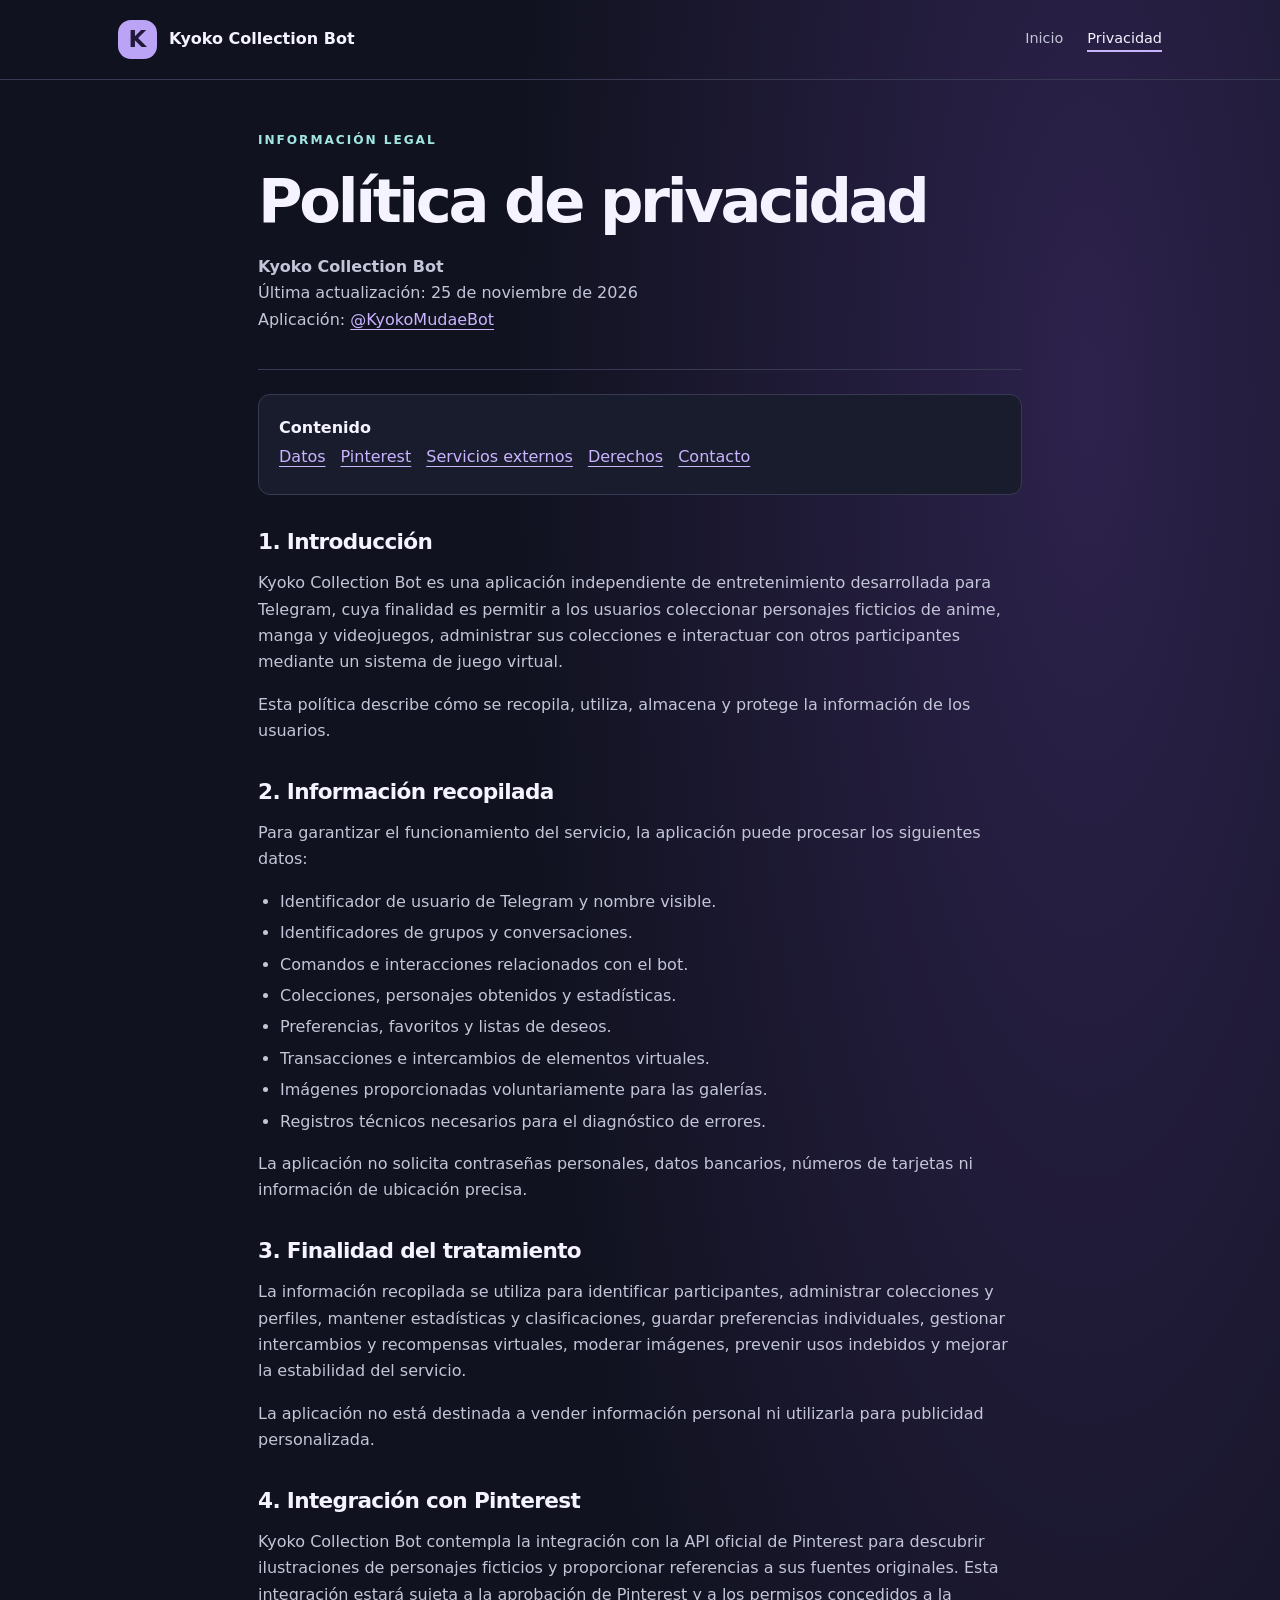
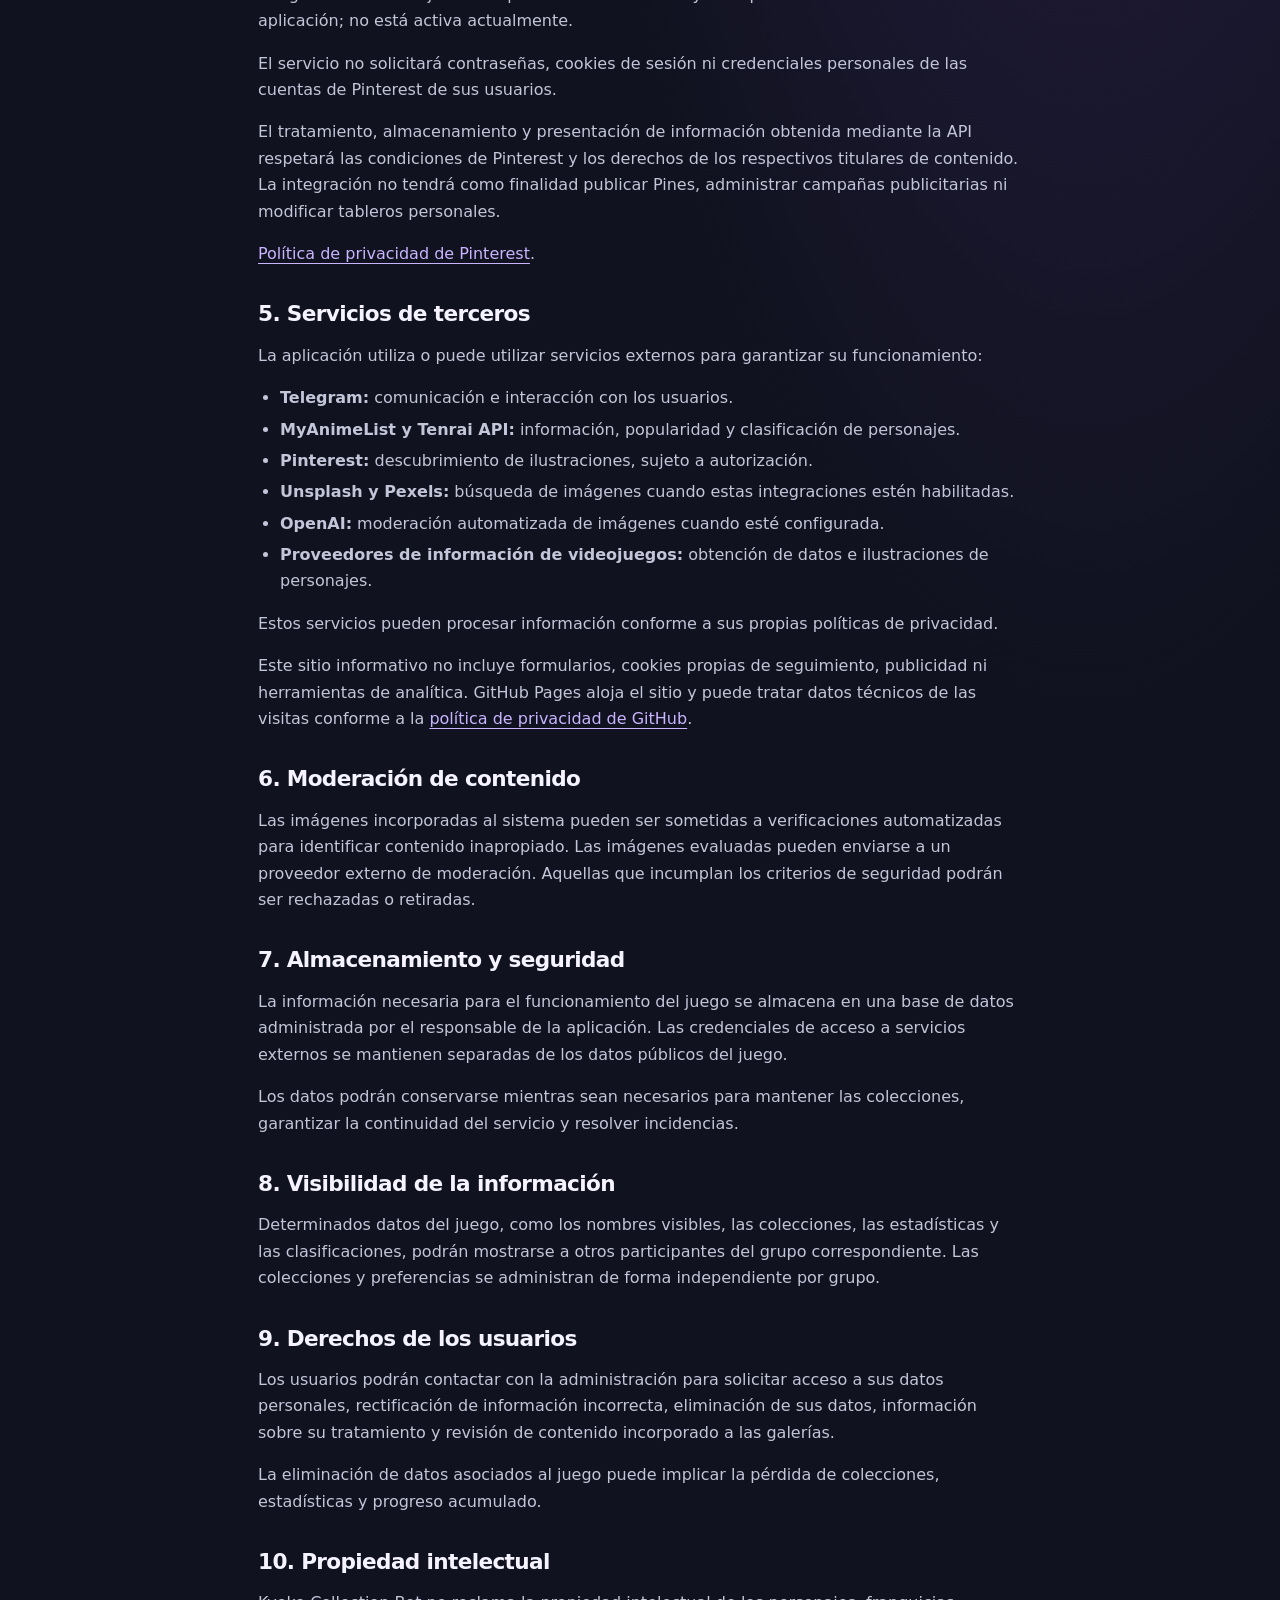
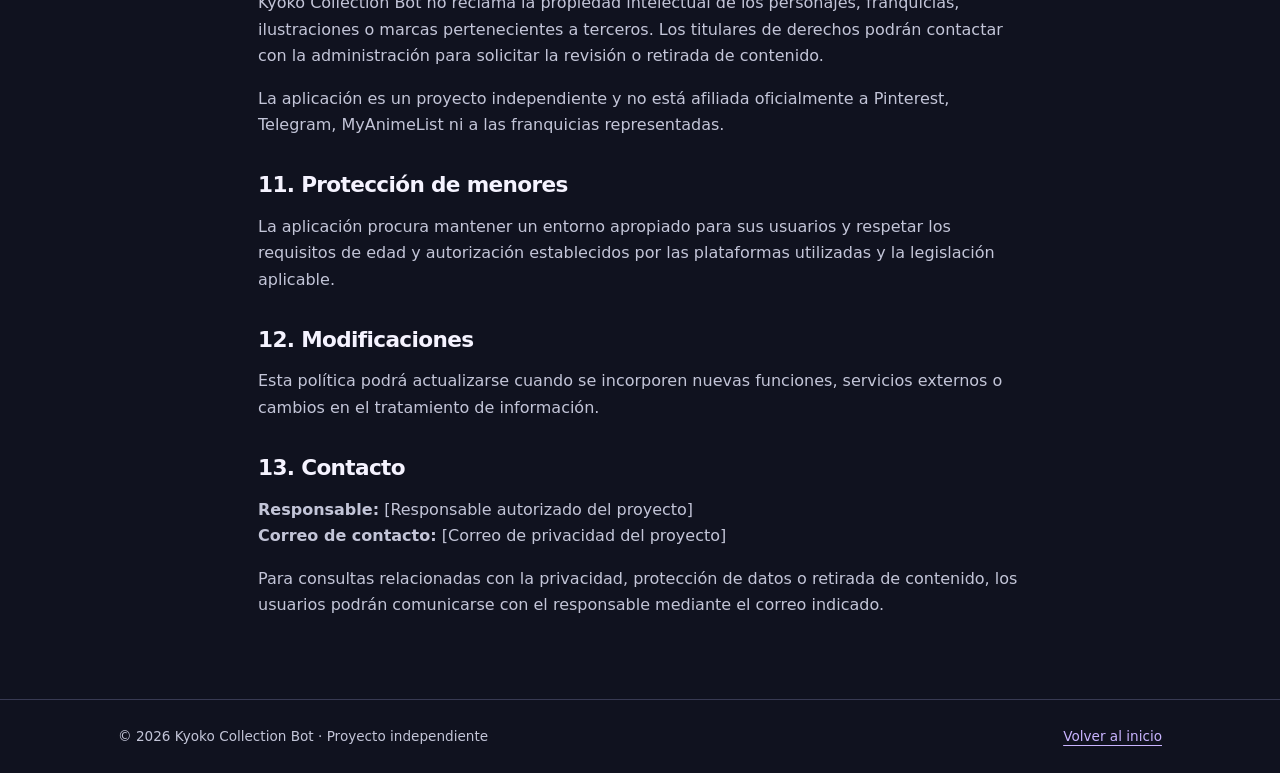
==== privacy.html @ f156305a "Add files via upload" ====
<!doctype html><html lang="es"><head><meta charset="utf-8"><meta name="viewport" content="width=device-width, initial-scale=1"><meta name="description" content="Política de privacidad de Kyoko Collection Bot: tratamiento de datos, servicios externos y derechos de los usuarios."><title>Política de privacidad — Kyoko Collection Bot</title><link rel="stylesheet" href="styles.css"></head><body>
<a class="skip" href="#contenido">Ir al contenido</a><header><div class="wrap nav"><a class="brand" href="index.html"><span class="mark" aria-hidden="true">K</span> Kyoko Collection Bot</a><nav aria-label="Navegación principal"><a href="index.html">Inicio</a><a href="privacy.html" aria-current="page">Privacidad</a></nav></div></header>
<main class="wrap policy" id="contenido"><p class="eyebrow">Información legal</p><h1>Política de privacidad</h1><div class="meta"><p><strong>Kyoko Collection Bot</strong><br>Última actualización: 25 de noviembre de 2026<br>Aplicación: <a href="https://t.me/KyokoMudaeBot">@KyokoMudaeBot</a></p></div>
<nav class="toc" aria-label="Contenido de la política"><strong>Contenido</strong><br><a href="#datos">Datos</a><a href="#pinterest">Pinterest</a><a href="#terceros">Servicios externos</a><a href="#derechos">Derechos</a><a href="#contacto">Contacto</a></nav>
<section><h2>1. Introducción</h2><p>Kyoko Collection Bot es una aplicación independiente de entretenimiento desarrollada para Telegram, cuya finalidad es permitir a los usuarios coleccionar personajes ficticios de anime, manga y videojuegos, administrar sus colecciones e interactuar con otros participantes mediante un sistema de juego virtual.</p><p>Esta política describe cómo se recopila, utiliza, almacena y protege la información de los usuarios.</p></section>
<section id="datos"><h2>2. Información recopilada</h2><p>Para garantizar el funcionamiento del servicio, la aplicación puede procesar los siguientes datos:</p><ul><li>Identificador de usuario de Telegram y nombre visible.</li><li>Identificadores de grupos y conversaciones.</li><li>Comandos e interacciones relacionados con el bot.</li><li>Colecciones, personajes obtenidos y estadísticas.</li><li>Preferencias, favoritos y listas de deseos.</li><li>Transacciones e intercambios de elementos virtuales.</li><li>Imágenes proporcionadas voluntariamente para las galerías.</li><li>Registros técnicos necesarios para el diagnóstico de errores.</li></ul><p>La aplicación no solicita contraseñas personales, datos bancarios, números de tarjetas ni información de ubicación precisa.</p></section>
<section><h2>3. Finalidad del tratamiento</h2><p>La información recopilada se utiliza para identificar participantes, administrar colecciones y perfiles, mantener estadísticas y clasificaciones, guardar preferencias individuales, gestionar intercambios y recompensas virtuales, moderar imágenes, prevenir usos indebidos y mejorar la estabilidad del servicio.</p><p>La aplicación no está destinada a vender información personal ni utilizarla para publicidad personalizada.</p></section>
<section id="pinterest"><h2>4. Integración con Pinterest</h2><p>Kyoko Collection Bot contempla la integración con la API oficial de Pinterest para descubrir ilustraciones de personajes ficticios y proporcionar referencias a sus fuentes originales. Esta integración estará sujeta a la aprobación de Pinterest y a los permisos concedidos a la aplicación; no está activa actualmente.</p><p>El servicio no solicitará contraseñas, cookies de sesión ni credenciales personales de las cuentas de Pinterest de sus usuarios.</p><p>El tratamiento, almacenamiento y presentación de información obtenida mediante la API respetará las condiciones de Pinterest y los derechos de los respectivos titulares de contenido. La integración no tendrá como finalidad publicar Pines, administrar campañas publicitarias ni modificar tableros personales.</p><p><a href="https://policy.pinterest.com/es/privacy-policy">Política de privacidad de Pinterest</a>.</p></section>
<section id="terceros"><h2>5. Servicios de terceros</h2><p>La aplicación utiliza o puede utilizar servicios externos para garantizar su funcionamiento:</p><ul><li><strong>Telegram:</strong> comunicación e interacción con los usuarios.</li><li><strong>MyAnimeList y Tenrai API:</strong> información, popularidad y clasificación de personajes.</li><li><strong>Pinterest:</strong> descubrimiento de ilustraciones, sujeto a autorización.</li><li><strong>Unsplash y Pexels:</strong> búsqueda de imágenes cuando estas integraciones estén habilitadas.</li><li><strong>OpenAI:</strong> moderación automatizada de imágenes cuando esté configurada.</li><li><strong>Proveedores de información de videojuegos:</strong> obtención de datos e ilustraciones de personajes.</li></ul><p>Estos servicios pueden procesar información conforme a sus propias políticas de privacidad.</p><p>Este sitio informativo no incluye formularios, cookies propias de seguimiento, publicidad ni herramientas de analítica. GitHub Pages aloja el sitio y puede tratar datos técnicos de las visitas conforme a la <a href="https://docs.github.com/en/site-policy/privacy-policies/github-general-privacy-statement">política de privacidad de GitHub</a>.</p></section>
<section><h2>6. Moderación de contenido</h2><p>Las imágenes incorporadas al sistema pueden ser sometidas a verificaciones automatizadas para identificar contenido inapropiado. Las imágenes evaluadas pueden enviarse a un proveedor externo de moderación. Aquellas que incumplan los criterios de seguridad podrán ser rechazadas o retiradas.</p></section>
<section><h2>7. Almacenamiento y seguridad</h2><p>La información necesaria para el funcionamiento del juego se almacena en una base de datos administrada por el responsable de la aplicación. Las credenciales de acceso a servicios externos se mantienen separadas de los datos públicos del juego.</p><p>Los datos podrán conservarse mientras sean necesarios para mantener las colecciones, garantizar la continuidad del servicio y resolver incidencias.</p></section>
<section><h2>8. Visibilidad de la información</h2><p>Determinados datos del juego, como los nombres visibles, las colecciones, las estadísticas y las clasificaciones, podrán mostrarse a otros participantes del grupo correspondiente. Las colecciones y preferencias se administran de forma independiente por grupo.</p></section>
<section id="derechos"><h2>9. Derechos de los usuarios</h2><p>Los usuarios podrán contactar con la administración para solicitar acceso a sus datos personales, rectificación de información incorrecta, eliminación de sus datos, información sobre su tratamiento y revisión de contenido incorporado a las galerías.</p><p>La eliminación de datos asociados al juego puede implicar la pérdida de colecciones, estadísticas y progreso acumulado.</p></section>
<section><h2>10. Propiedad intelectual</h2><p>Kyoko Collection Bot no reclama la propiedad intelectual de los personajes, franquicias, ilustraciones o marcas pertenecientes a terceros. Los titulares de derechos podrán contactar con la administración para solicitar la revisión o retirada de contenido.</p><p>La aplicación es un proyecto independiente y no está afiliada oficialmente a Pinterest, Telegram, MyAnimeList ni a las franquicias representadas.</p></section>
<section><h2>11. Protección de menores</h2><p>La aplicación procura mantener un entorno apropiado para sus usuarios y respetar los requisitos de edad y autorización establecidos por las plataformas utilizadas y la legislación aplicable.</p></section>
<section><h2>12. Modificaciones</h2><p>Esta política podrá actualizarse cuando se incorporen nuevas funciones, servicios externos o cambios en el tratamiento de información.</p></section>
<section id="contacto"><h2>13. Contacto</h2><!-- Antes de publicar, sustituir los dos campos por datos reales del responsable autorizado y un correo exclusivo del proyecto. No publicar datos personales innecesarios. --><p><strong>Responsable:</strong> [Responsable autorizado del proyecto]<br><strong>Correo de contacto:</strong> [Correo de privacidad del proyecto]</p><p>Para consultas relacionadas con la privacidad, protección de datos o retirada de contenido, los usuarios podrán comunicarse con el responsable mediante el correo indicado.</p></section>
</main><footer><div class="wrap foot"><span>© 2026 Kyoko Collection Bot · Proyecto independiente</span><a href="index.html">Volver al inicio</a></div></footer></body></html>
---- styles.css ----
:root{color-scheme:dark;--bg:#10121f;--panel:#191c2d;--ink:#f5f3ff;--muted:#c3c5d8;--accent:#c9b4ff;--line:#383a53;--cyan:#a1e6e2}*{box-sizing:border-box}html{scroll-behavior:smooth}body{margin:0;background:radial-gradient(ellipse at 85% 10%,#2d224c 0,transparent 38%),var(--bg);color:var(--ink);font:16px/1.65 system-ui,-apple-system,BlinkMacSystemFont,'Segoe UI',sans-serif}a{color:var(--accent);text-underline-offset:4px}a:focus-visible{outline:3px solid var(--cyan);outline-offset:5px}header{border-bottom:1px solid var(--line)}.wrap{max-width:1100px;margin:auto;padding:0 28px}.nav{display:flex;justify-content:space-between;align-items:center;gap:24px;padding-top:20px;padding-bottom:20px;flex-wrap:wrap}.brand{display:flex;align-items:center;gap:12px;color:var(--ink);text-decoration:none;font-weight:750}.mark{width:39px;height:39px;display:grid;place-items:center;background:#bba4f6;color:#21183a;border-radius:13px;font-size:23px;font-weight:900}.nav nav{display:flex;gap:24px;flex-wrap:wrap}.nav nav a{font-size:.9rem;text-decoration:none;color:var(--muted)}.nav nav a[aria-current=page]{color:var(--ink);border-bottom:2px solid var(--accent)}.hero{display:grid;grid-template-columns:1.3fr .8fr;gap:52px;align-items:center;padding-top:78px;padding-bottom:70px}.eyebrow{color:var(--cyan);font-size:.76rem;letter-spacing:.16em;font-weight:750;text-transform:uppercase}h1,h2,h3{line-height:1.18;margin:0 0 16px}h1{font-size:clamp(2.5rem,6vw,4.8rem);letter-spacing:-.055em}h2{font-size:clamp(1.55rem,3vw,2.25rem);letter-spacing:-.03em}h3{font-size:1.1rem}p{margin:0 0 16px;color:var(--muted)}.hero p{font-size:1.12rem;max-width:570px}.actions{display:flex;gap:12px;flex-wrap:wrap;margin-top:28px}.btn{display:inline-block;padding:11px 20px;border:1px solid var(--line);border-radius:10px;text-decoration:none;font-weight:700;color:var(--ink)}.btn.primary{background:var(--accent);color:#201936;border-color:var(--accent)}.preview{border:1px solid #534568;background:linear-gradient(145deg,#28213e,#1b1f31);padding:25px;border-radius:23px;box-shadow:0 28px 60px #08091266}.illustration{height:175px;border:1px solid #665581;border-radius:15px;display:grid;place-items:center;background:radial-gradient(circle at 50% 50%,#66508b 0, #30294a 48%,#211e33 100%);overflow:hidden}.illustration svg{width:124px;height:124px}.preview .caption{font-size:.73rem;letter-spacing:.12em;text-transform:uppercase;color:var(--cyan);margin:19px 0 8px}.preview h3{font-size:1.5rem;margin:0 0 6px}.preview p{font-size:.9rem;margin:0}.stats{display:grid;grid-template-columns:repeat(3,1fr);border:1px solid var(--line);border-radius:16px;background:var(--panel);margin-bottom:70px}.stat{padding:25px;text-align:center}.stat+.stat{border-left:1px solid var(--line)}.stat strong{display:block;color:var(--accent);font-size:2rem;line-height:1.2}.stat span{color:var(--muted);font-size:.85rem}.section{padding-bottom:65px}.cards{display:grid;grid-template-columns:repeat(3,1fr);gap:16px}.card{background:var(--panel);border:1px solid var(--line);border-radius:15px;padding:25px}.card .num{font-size:.8rem;font-weight:700;color:var(--cyan);letter-spacing:.08em;margin-bottom:16px}.card p{margin:0;font-size:.95rem}.commands{border:1px solid var(--line);border-radius:15px;overflow:hidden}.command{display:grid;grid-template-columns:160px 1fr;gap:20px;background:var(--panel);padding:15px 22px}.command+.command{border-top:1px solid var(--line)}code{color:var(--accent);font:600 .95rem ui-monospace,Consolas,monospace}.command span{color:var(--muted)}.note{padding:18px 22px;border-left:3px solid var(--cyan);background:var(--panel);border-radius:0 12px 12px 0}.note p:last-child{margin:0}footer{border-top:1px solid var(--line);padding:25px 0;color:var(--muted);font-size:.85rem}.foot{display:flex;justify-content:space-between;gap:16px;flex-wrap:wrap}.policy{max-width:820px;padding-top:50px;padding-bottom:65px}.policy h1{font-size:clamp(2.3rem,5vw,3.8rem)}.policy h2{font-size:1.35rem;margin-top:34px}.policy ul{color:var(--muted);padding-left:22px}.policy li{margin:5px 0}.policy .meta{border-bottom:1px solid var(--line);padding-bottom:20px}.policy a{overflow-wrap:anywhere}.toc{padding:20px;background:var(--panel);border:1px solid var(--line);border-radius:12px;margin:24px 0}.toc a{display:inline-block;margin:3px 15px 3px 0}.skip{position:absolute;left:-9999px}.skip:focus{left:12px;top:12px;z-index:99;background:var(--panel);padding:12px}@media(max-width:720px){.wrap{padding-left:18px;padding-right:18px}.hero{grid-template-columns:1fr;gap:30px;padding-top:45px;padding-bottom:40px}.cards{grid-template-columns:1fr}.stats{margin-bottom:45px}.stat{padding:15px 7px}.stat strong{font-size:1.4rem}.stat span{font-size:.73rem}.command{grid-template-columns:1fr;gap:3px;padding:13px 16px}.section{padding-bottom:42px}.nav{gap:12px}.nav nav{gap:16px}}@media(prefers-reduced-motion:reduce){html{scroll-behavior:auto}}
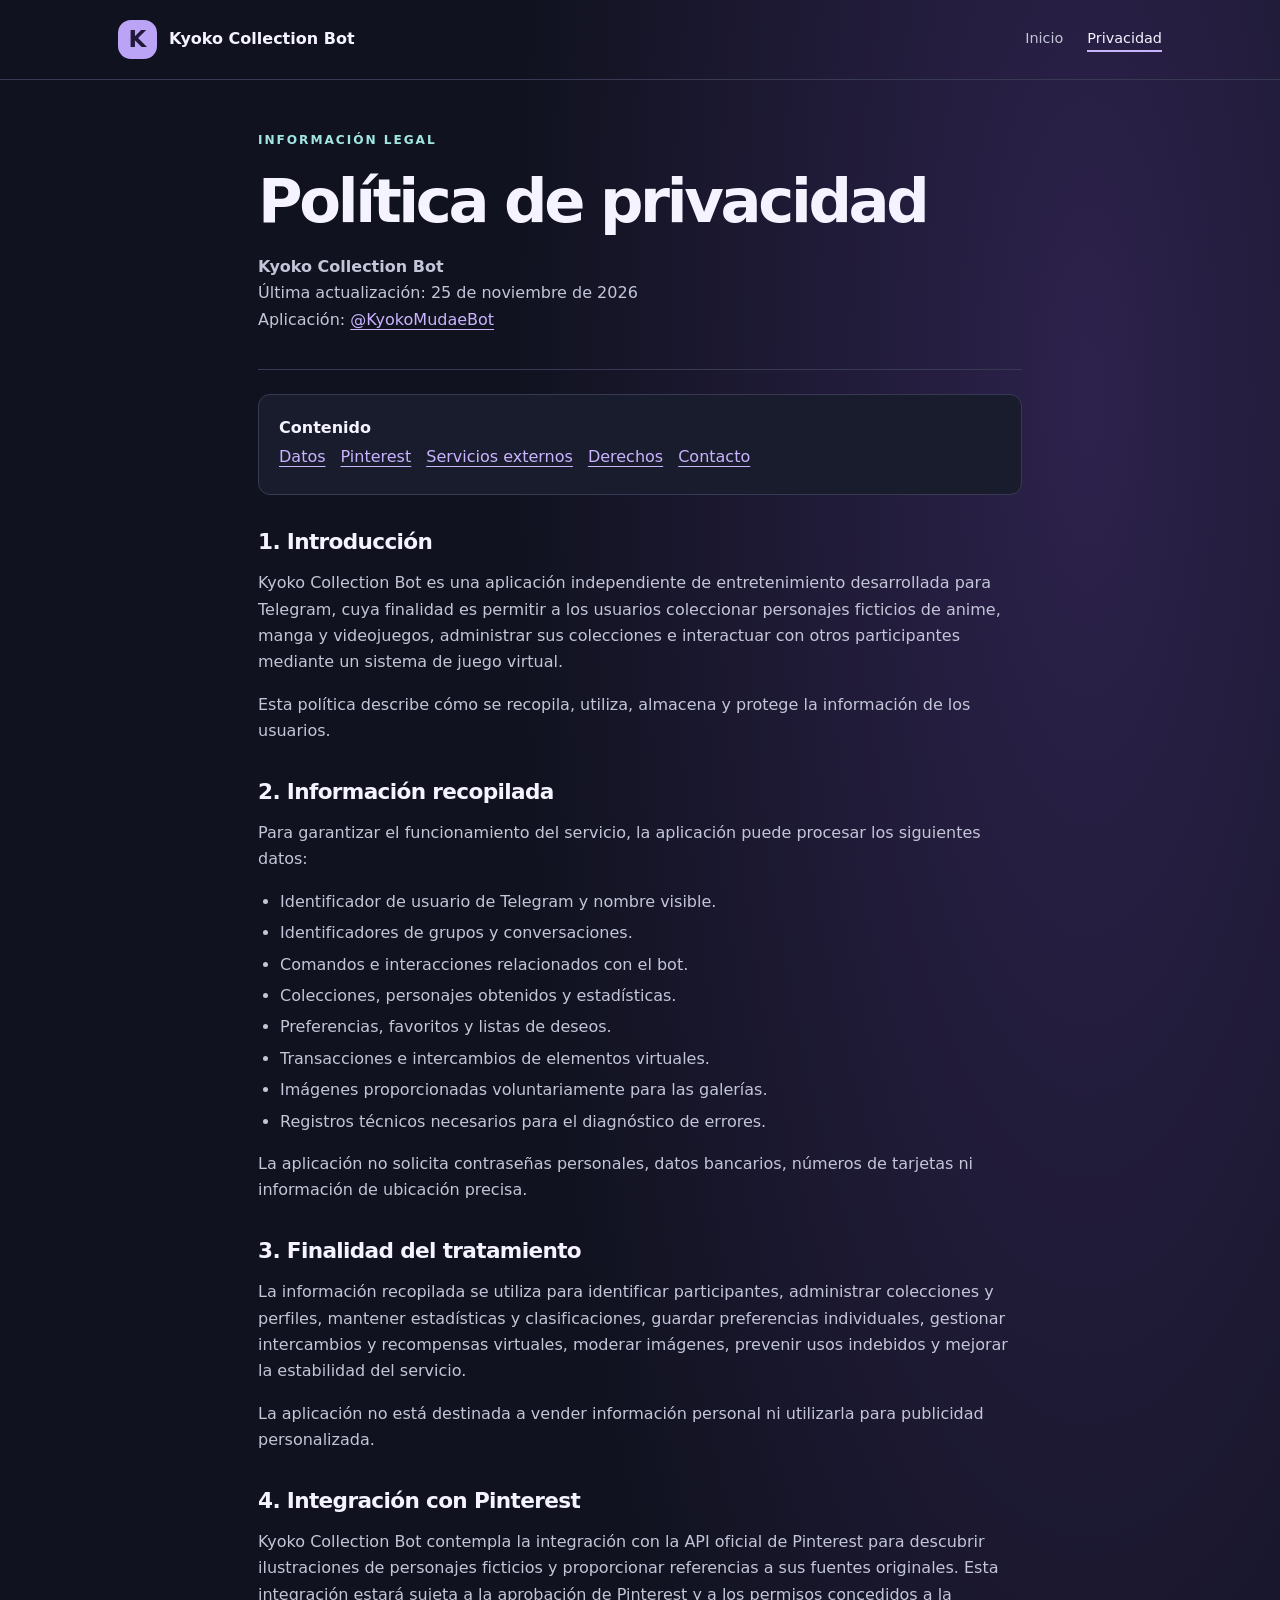
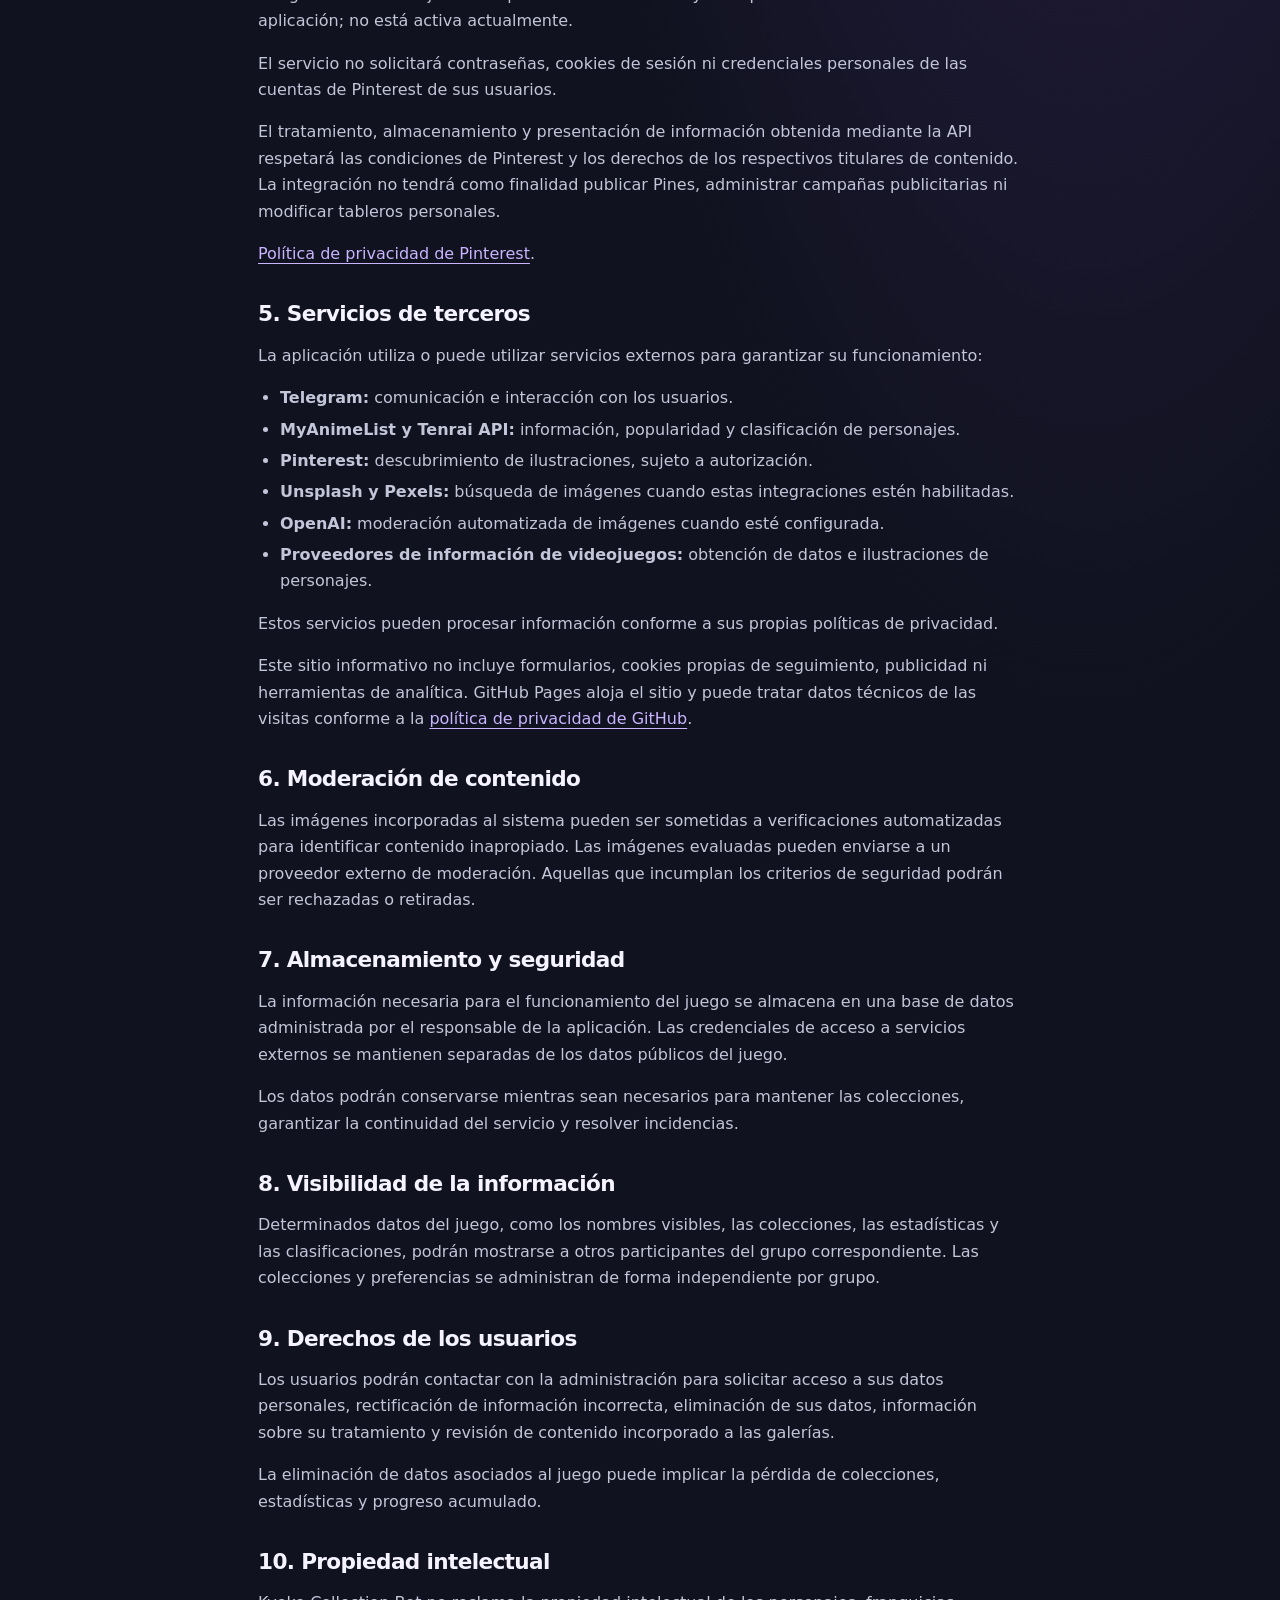
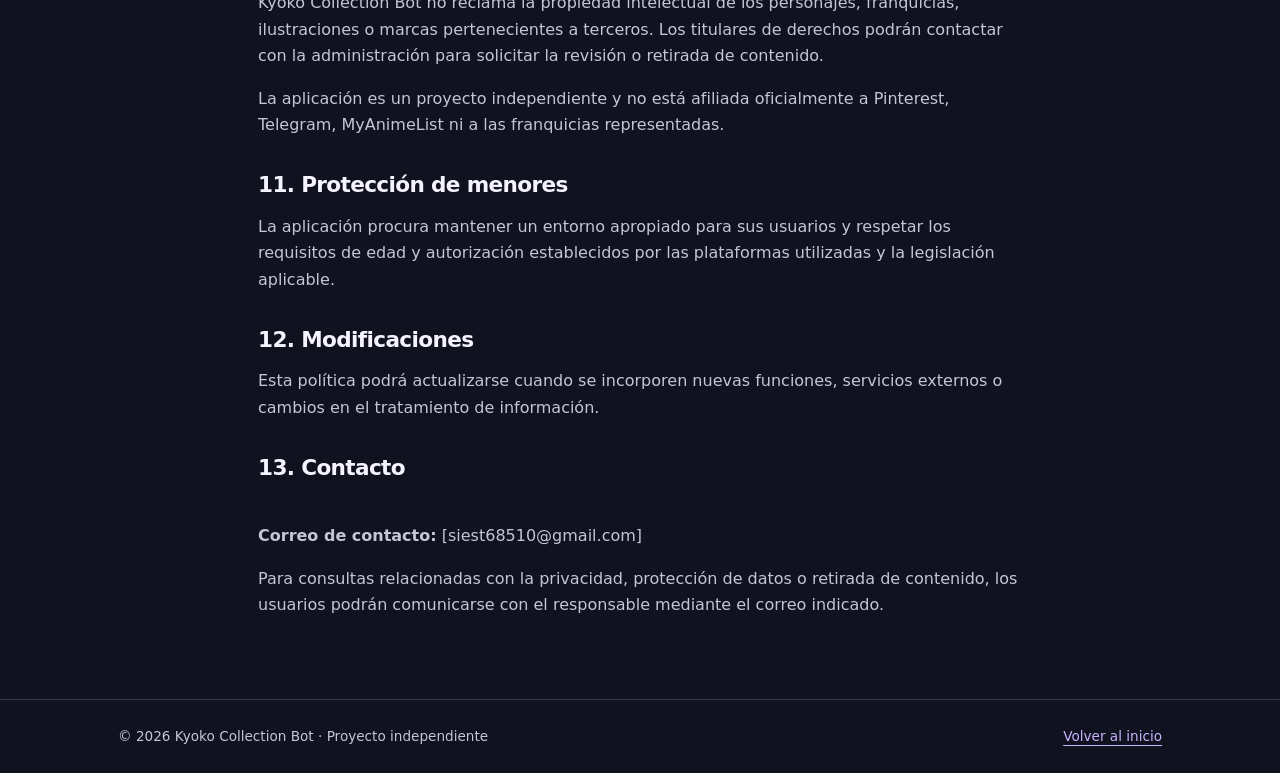
==== commit 15accff8: "Update privacy.html" ====
--- a/privacy.html
+++ b/privacy.html
@@ -14,5 +14,5 @@
 <section><h2>10. Propiedad intelectual</h2><p>Kyoko Collection Bot no reclama la propiedad intelectual de los personajes, franquicias, ilustraciones o marcas pertenecientes a terceros. Los titulares de derechos podrán contactar con la administración para solicitar la revisión o retirada de contenido.</p><p>La aplicación es un proyecto independiente y no está afiliada oficialmente a Pinterest, Telegram, MyAnimeList ni a las franquicias representadas.</p></section>
 <section><h2>11. Protección de menores</h2><p>La aplicación procura mantener un entorno apropiado para sus usuarios y respetar los requisitos de edad y autorización establecidos por las plataformas utilizadas y la legislación aplicable.</p></section>
 <section><h2>12. Modificaciones</h2><p>Esta política podrá actualizarse cuando se incorporen nuevas funciones, servicios externos o cambios en el tratamiento de información.</p></section>
-<section id="contacto"><h2>13. Contacto</h2><!-- Antes de publicar, sustituir los dos campos por datos reales del responsable autorizado y un correo exclusivo del proyecto. No publicar datos personales innecesarios. --><p><strong>Responsable:</strong> [Responsable autorizado del proyecto]<br><strong>Correo de contacto:</strong> [Correo de privacidad del proyecto]</p><p>Para consultas relacionadas con la privacidad, protección de datos o retirada de contenido, los usuarios podrán comunicarse con el responsable mediante el correo indicado.</p></section>
+<section id="contacto"><h2>13. Contacto</h2><!-- Antes de publicar, sustituir los dos campos por datos reales del responsable autorizado y un correo exclusivo del proyecto. No publicar datos personales innecesarios. --><p><br><strong>Correo de contacto:</strong> [siest68510@gmail.com]</p><p>Para consultas relacionadas con la privacidad, protección de datos o retirada de contenido, los usuarios podrán comunicarse con el responsable mediante el correo indicado.</p></section>
 </main><footer><div class="wrap foot"><span>© 2026 Kyoko Collection Bot · Proyecto independiente</span><a href="index.html">Volver al inicio</a></div></footer></body></html>
